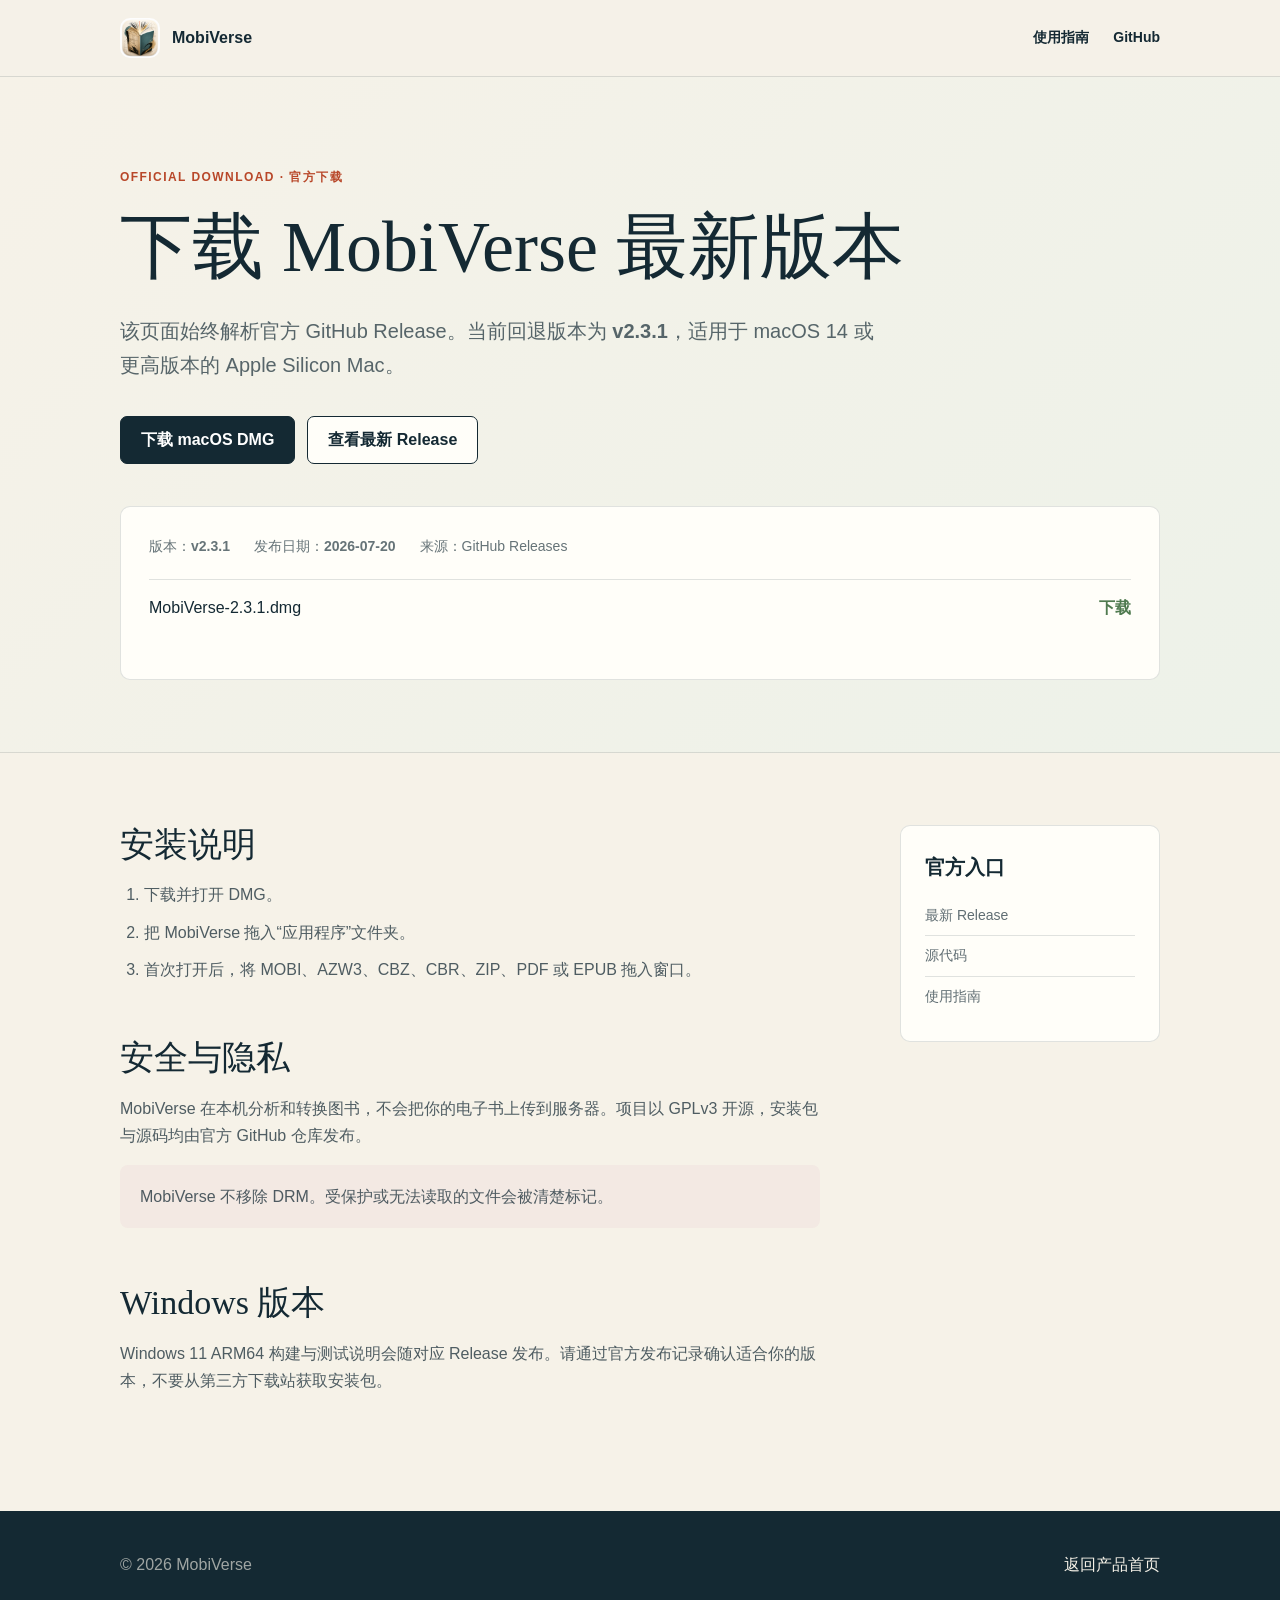
==== Website/download/index.html @ f9a527d5 "Add MobiVerse GEO website" ====
<!doctype html>
<html lang="zh-CN">
<head>
  <meta charset="utf-8">
  <meta name="viewport" content="width=device-width, initial-scale=1">
  <meta name="description" content="下载 MobiVerse 最新官方版本。稳定下载页会从 GitHub Releases 解析当前 macOS 安装包与发布信息。">
  <meta name="robots" content="index, follow">
  <link rel="canonical" href="https://mobiverse-coral.vercel.app/download/">
  <meta property="og:title" content="下载 MobiVerse 最新版本">
  <meta property="og:description" content="从官方 GitHub Release 下载 MobiVerse。">
  <meta property="og:url" content="https://mobiverse-coral.vercel.app/download/">
  <title>下载 MobiVerse 最新版本</title>
  <link rel="icon" href="../assets/mobiverse-icon.png">
  <link rel="stylesheet" href="../content.css">
  <script type="application/ld+json">
  {
    "@context": "https://schema.org",
    "@type": "DownloadAction",
    "target": "https://mobiverse-coral.vercel.app/download/",
    "object": {
      "@type": "SoftwareApplication",
      "name": "MobiVerse",
      "softwareVersion": "2.3.1",
      "operatingSystem": "macOS 14 or later",
      "applicationCategory": "UtilitiesApplication",
      "downloadUrl": "https://github.com/DemonDevil-Git/MobiVerse/releases/download/v2.3.1/MobiVerse-2.3.1.dmg",
      "offers": {"@type": "Offer", "price": "0", "priceCurrency": "USD"}
    }
  }
  </script>
</head>
<body>
  <header class="content-header">
    <div class="shell header-inner">
      <a class="brand" href="/"><img src="../assets/mobiverse-icon.png" alt="">MobiVerse</a>
      <nav class="content-nav" aria-label="页面导航"><a href="/guides/">使用指南</a><a href="https://github.com/DemonDevil-Git/MobiVerse">GitHub</a></nav>
    </div>
  </header>
  <main class="content-main">
    <section class="content-hero">
      <div class="shell">
        <p class="eyebrow">Official download · 官方下载</p>
        <h1>下载 MobiVerse 最新版本</h1>
        <p class="lead">该页面始终解析官方 GitHub Release。当前回退版本为 <strong data-release-version>v2.3.1</strong>，适用于 macOS 14 或更高版本的 Apple Silicon Mac。</p>
        <div class="actions">
          <a class="button primary" data-macos-download href="https://github.com/DemonDevil-Git/MobiVerse/releases/download/v2.3.1/MobiVerse-2.3.1.dmg">下载 macOS DMG</a>
          <a class="button secondary" data-release-page href="https://github.com/DemonDevil-Git/MobiVerse/releases/latest">查看最新 Release</a>
        </div>
        <div class="release-panel" aria-live="polite">
          <div class="release-meta"><span>版本：<b data-release-version>v2.3.1</b></span><span>发布日期：<b data-release-date>2026-07-20</b></span><span>来源：GitHub Releases</span></div>
          <ul class="asset-list" data-release-assets>
            <li><span>MobiVerse-2.3.1.dmg</span><a href="https://github.com/DemonDevil-Git/MobiVerse/releases/download/v2.3.1/MobiVerse-2.3.1.dmg">下载</a></li>
          </ul>
        </div>
      </div>
    </section>
    <div class="shell content-body">
      <article class="article">
        <h2>安装说明</h2>
        <ol>
          <li>下载并打开 DMG。</li>
          <li>把 MobiVerse 拖入“应用程序”文件夹。</li>
          <li>首次打开后，将 MOBI、AZW3、CBZ、CBR、ZIP、PDF 或 EPUB 拖入窗口。</li>
        </ol>
        <h2>安全与隐私</h2>
        <p>MobiVerse 在本机分析和转换图书，不会把你的电子书上传到服务器。项目以 GPLv3 开源，安装包与源码均由官方 GitHub 仓库发布。</p>
        <p class="note">MobiVerse 不移除 DRM。受保护或无法读取的文件会被清楚标记。</p>
        <h2>Windows 版本</h2>
        <p>Windows 11 ARM64 构建与测试说明会随对应 Release 发布。请通过官方发布记录确认适合你的版本，不要从第三方下载站获取安装包。</p>
      </article>
      <aside class="sidebar"><strong>官方入口</strong><a href="https://github.com/DemonDevil-Git/MobiVerse/releases/latest">最新 Release</a><a href="https://github.com/DemonDevil-Git/MobiVerse">源代码</a><a href="/guides/">使用指南</a></aside>
    </div>
  </main>
  <footer class="content-footer"><div class="shell footer-inner"><span>© 2026 MobiVerse</span><a href="/">返回产品首页</a></div></footer>
  <script src="../release.js"></script>
</body>
</html>
---- Website/content.css ----
:root {
  --ink: #142933;
  --paper: #f6f2e8;
  --surface: #fffef9;
  --sidebar: #ebe6da;
  --sage: #4f7a4f;
  --terra: #b84729;
  --line: rgba(20, 41, 51, .13);
  --serif: Georgia, "Times New Roman", serif;
  --sans: Inter, -apple-system, BlinkMacSystemFont, "Segoe UI", sans-serif;
  --shell: min(100% - 48px, 1040px);
}
* { box-sizing: border-box; }
html { color: var(--ink); background: var(--paper); scroll-behavior: smooth; }
body { margin: 0; font-family: var(--sans); line-height: 1.7; }
a { color: inherit; text-decoration: none; }
img { max-width: 100%; }
.shell { width: var(--shell); margin-inline: auto; }
.content-header { border-bottom: 1px solid var(--line); background: rgba(246,242,232,.94); }
.header-inner { min-height: 76px; display: flex; align-items: center; justify-content: space-between; gap: 24px; }
.brand { display: inline-flex; align-items: center; gap: 12px; font-weight: 800; }
.brand img { width: 40px; height: 40px; border-radius: 10px; }
.content-nav { display: flex; align-items: center; gap: 24px; font-size: 14px; font-weight: 700; }
.content-nav a:hover { color: var(--sage); }
.download-link { padding: 10px 16px; color: white; background: var(--ink); border-radius: 7px; }
.content-main { min-height: 70vh; }
.content-hero { padding: 90px 0 72px; border-bottom: 1px solid var(--line); background: linear-gradient(135deg, var(--paper), #edf2e9); }
.eyebrow { margin: 0 0 22px; color: var(--terra); font-size: 12px; font-weight: 850; letter-spacing: .12em; text-transform: uppercase; }
.content-hero h1 { max-width: 850px; margin: 0; font-family: var(--serif); font-size: clamp(42px, 6vw, 72px); font-weight: 500; line-height: 1.06; }
.content-hero .lead { max-width: 760px; margin: 28px 0 0; color: rgba(20,41,51,.7); font-size: 20px; }
.actions { display: flex; flex-wrap: wrap; gap: 12px; margin-top: 34px; }
.button { display: inline-flex; align-items: center; justify-content: center; min-height: 48px; padding: 0 20px; border: 1px solid var(--ink); border-radius: 7px; font-weight: 800; }
.button.primary { color: white; background: var(--ink); }
.button.secondary { background: var(--surface); }
.content-body { display: grid; grid-template-columns: minmax(0, 1fr) 260px; gap: 80px; padding: 72px 0 100px; }
.article h2 { margin: 55px 0 16px; font-family: var(--serif); font-size: 34px; font-weight: 500; line-height: 1.2; }
.article h2:first-child { margin-top: 0; }
.article h3 { margin: 34px 0 10px; font-family: var(--serif); font-size: 24px; font-weight: 500; }
.article p, .article li { color: rgba(20,41,51,.74); }
.article ol, .article ul { padding-left: 24px; }
.article li + li { margin-top: 10px; }
.answer { padding: 24px 26px; background: var(--surface); border: 1px solid var(--line); border-left: 4px solid var(--sage); border-radius: 8px; }
.answer strong { display: block; margin-bottom: 8px; color: var(--sage); }
.note { padding: 18px 20px; background: #f3e9e3; border-radius: 8px; color: #6c321f; }
.comparison-image { margin: 30px 0; border: 1px solid var(--line); border-radius: 12px; background: white; }
.sidebar { align-self: start; position: sticky; top: 28px; padding: 24px; background: var(--surface); border: 1px solid var(--line); border-radius: 10px; }
.sidebar strong { display: block; margin-bottom: 12px; font-family: var(--serif); font-size: 20px; }
.sidebar a { display: block; padding: 8px 0; color: rgba(20,41,51,.68); border-bottom: 1px solid var(--line); font-size: 14px; }
.sidebar a:last-child { border-bottom: 0; }
.guide-grid { display: grid; grid-template-columns: repeat(2, 1fr); gap: 16px; padding: 70px 0 100px; }
.guide-card { min-height: 240px; padding: 30px; background: var(--surface); border: 1px solid var(--line); border-radius: 10px; }
.guide-card span { color: var(--terra); font-size: 11px; font-weight: 850; letter-spacing: .12em; }
.guide-card h2 { margin: 30px 0 10px; font-family: var(--serif); font-size: 28px; font-weight: 500; line-height: 1.2; }
.guide-card p { color: rgba(20,41,51,.65); }
.release-panel { margin-top: 42px; padding: 28px; background: var(--surface); border: 1px solid var(--line); border-radius: 10px; }
.release-meta { display: flex; flex-wrap: wrap; gap: 10px 24px; color: rgba(20,41,51,.65); font-size: 14px; }
.asset-list { margin-top: 20px; padding: 0; list-style: none; }
.asset-list li { display: flex; justify-content: space-between; gap: 16px; padding: 14px 0; border-top: 1px solid var(--line); }
.asset-list a { color: var(--sage); font-weight: 800; }
.content-footer { padding: 40px 0; color: rgba(246,242,232,.62); background: var(--ink); }
.footer-inner { display: flex; justify-content: space-between; gap: 24px; }
.footer-inner a { color: var(--paper); }
@media (max-width: 760px) {
  :root { --shell: calc(100% - 28px); }
  .content-nav a:not(.download-link) { display: none; }
  .content-hero { padding: 64px 0 52px; }
  .content-hero h1 { font-size: clamp(40px, 12vw, 56px); }
  .content-hero .lead { font-size: 17px; }
  .content-body { grid-template-columns: 1fr; gap: 40px; padding-top: 52px; }
  .sidebar { position: static; }
  .guide-grid { grid-template-columns: 1fr; }
  .footer-inner { display: grid; }
}
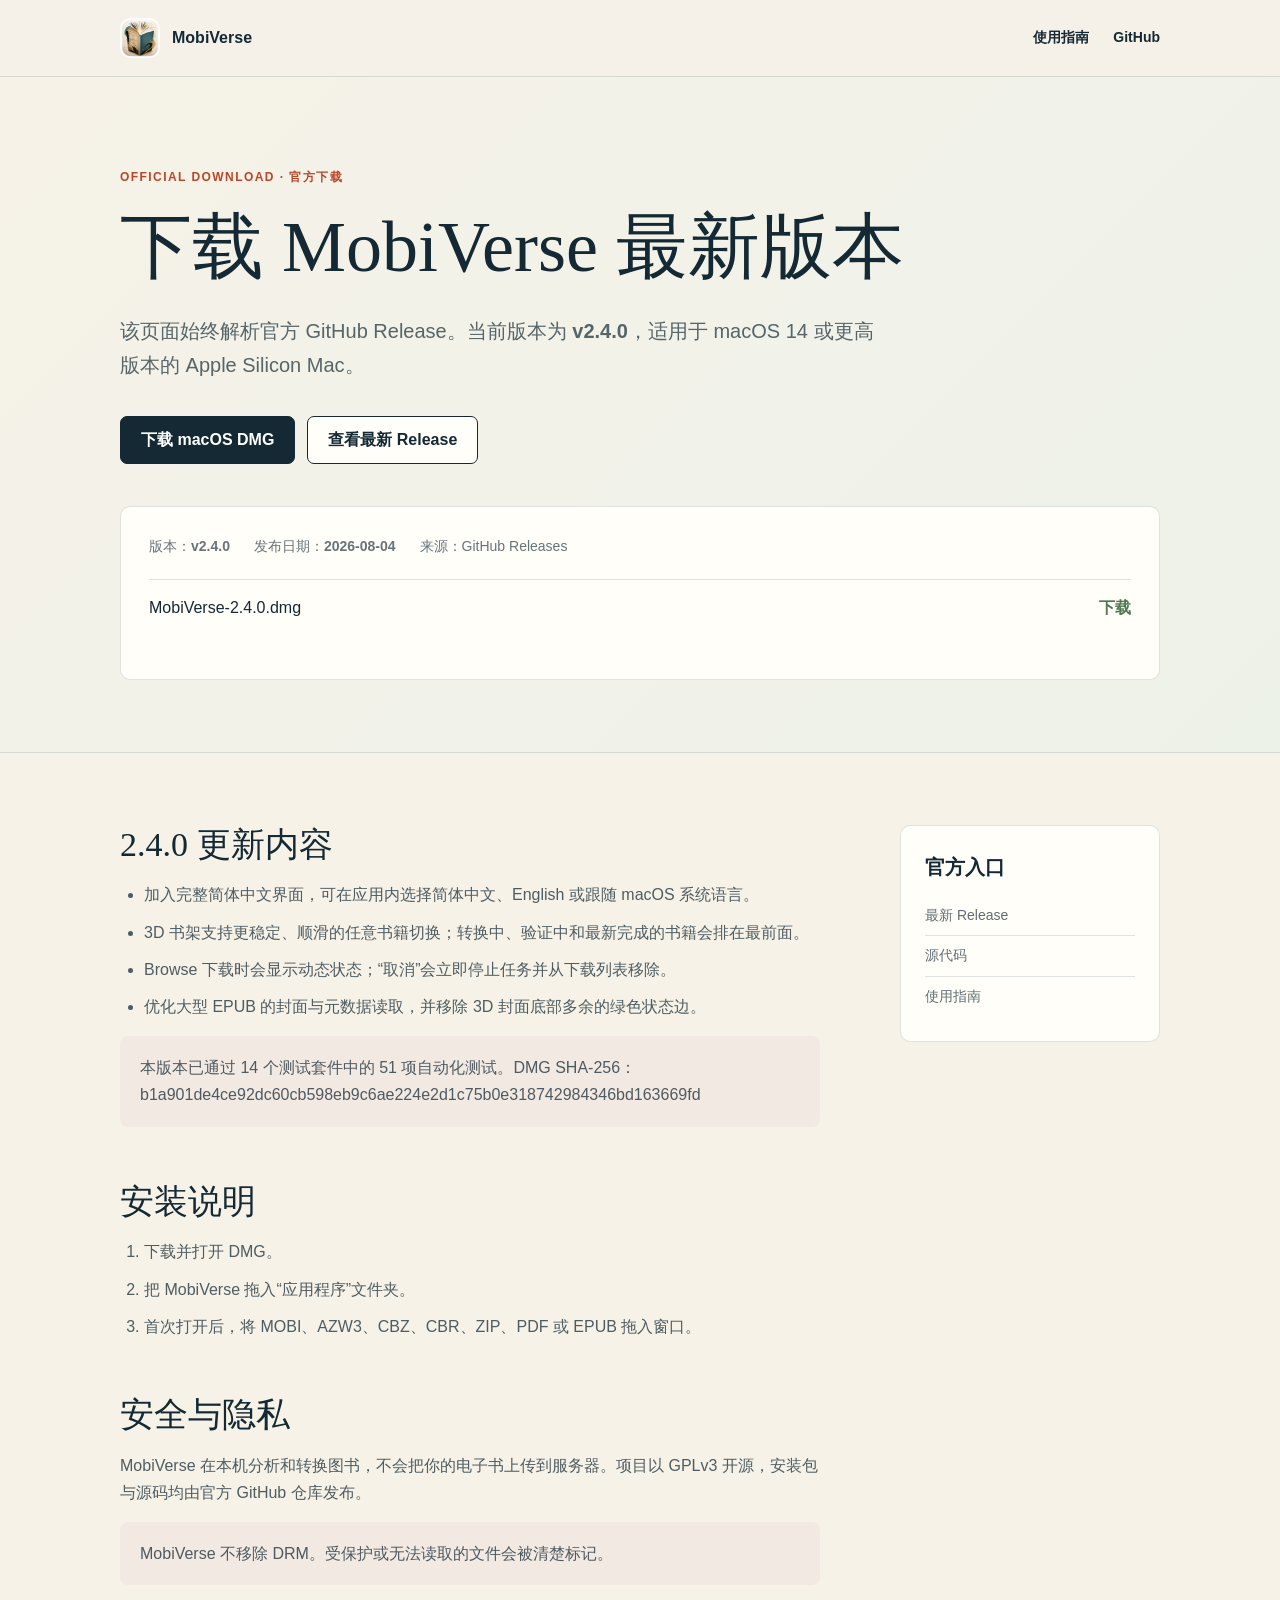
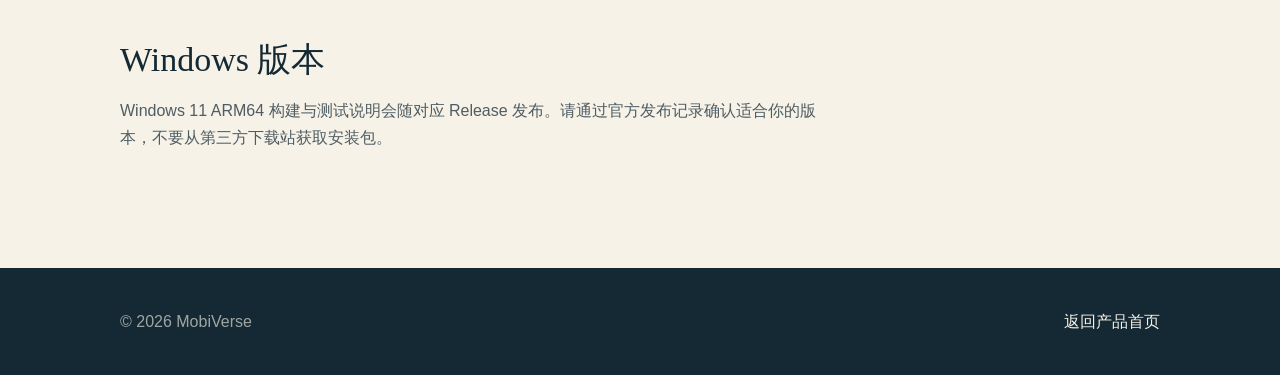
==== commit e18623b8: "Update website for MobiVerse 2.4.0" ====
--- a/Website/download/index.html
+++ b/Website/download/index.html
@@ -20,10 +20,10 @@
     "object": {
       "@type": "SoftwareApplication",
       "name": "MobiVerse",
-      "softwareVersion": "2.3.1",
+      "softwareVersion": "2.4.0",
       "operatingSystem": "macOS 14 or later",
       "applicationCategory": "UtilitiesApplication",
-      "downloadUrl": "https://github.com/DemonDevil-Git/MobiVerse/releases/download/v2.3.1/MobiVerse-2.3.1.dmg",
+      "downloadUrl": "https://github.com/DemonDevil-Git/MobiVerse/releases/download/v2.4.0/MobiVerse-2.4.0.dmg",
       "offers": {"@type": "Offer", "price": "0", "priceCurrency": "USD"}
     }
   }
@@ -41,21 +41,29 @@
       <div class="shell">
         <p class="eyebrow">Official download · 官方下载</p>
         <h1>下载 MobiVerse 最新版本</h1>
-        <p class="lead">该页面始终解析官方 GitHub Release。当前回退版本为 <strong data-release-version>v2.3.1</strong>，适用于 macOS 14 或更高版本的 Apple Silicon Mac。</p>
+        <p class="lead">该页面始终解析官方 GitHub Release。当前版本为 <strong data-release-version>v2.4.0</strong>，适用于 macOS 14 或更高版本的 Apple Silicon Mac。</p>
         <div class="actions">
-          <a class="button primary" data-macos-download href="https://github.com/DemonDevil-Git/MobiVerse/releases/download/v2.3.1/MobiVerse-2.3.1.dmg">下载 macOS DMG</a>
-          <a class="button secondary" data-release-page href="https://github.com/DemonDevil-Git/MobiVerse/releases/latest">查看最新 Release</a>
+          <a class="button primary" data-macos-download href="https://github.com/DemonDevil-Git/MobiVerse/releases/download/v2.4.0/MobiVerse-2.4.0.dmg">下载 macOS DMG</a>
+          <a class="button secondary" data-release-page href="https://github.com/DemonDevil-Git/MobiVerse/releases/tag/v2.4.0">查看最新 Release</a>
         </div>
         <div class="release-panel" aria-live="polite">
-          <div class="release-meta"><span>版本：<b data-release-version>v2.3.1</b></span><span>发布日期：<b data-release-date>2026-07-20</b></span><span>来源：GitHub Releases</span></div>
+          <div class="release-meta"><span>版本：<b data-release-version>v2.4.0</b></span><span>发布日期：<b data-release-date>2026-08-04</b></span><span>来源：GitHub Releases</span></div>
           <ul class="asset-list" data-release-assets>
-            <li><span>MobiVerse-2.3.1.dmg</span><a href="https://github.com/DemonDevil-Git/MobiVerse/releases/download/v2.3.1/MobiVerse-2.3.1.dmg">下载</a></li>
+            <li><span>MobiVerse-2.4.0.dmg</span><a href="https://github.com/DemonDevil-Git/MobiVerse/releases/download/v2.4.0/MobiVerse-2.4.0.dmg">下载</a></li>
           </ul>
         </div>
       </div>
     </section>
     <div class="shell content-body">
       <article class="article">
+        <h2>2.4.0 更新内容</h2>
+        <ul>
+          <li>加入完整简体中文界面，可在应用内选择简体中文、English 或跟随 macOS 系统语言。</li>
+          <li>3D 书架支持更稳定、顺滑的任意书籍切换；转换中、验证中和最新完成的书籍会排在最前面。</li>
+          <li>Browse 下载时会显示动态状态；“取消”会立即停止任务并从下载列表移除。</li>
+          <li>优化大型 EPUB 的封面与元数据读取，并移除 3D 封面底部多余的绿色状态边。</li>
+        </ul>
+        <p class="note">本版本已通过 14 个测试套件中的 51 项自动化测试。DMG SHA-256：b1a901de4ce92dc60cb598eb9c6ae224e2d1c75b0e318742984346bd163669fd</p>
         <h2>安装说明</h2>
         <ol>
           <li>下载并打开 DMG。</li>
@@ -73,5 +81,9 @@
   </main>
   <footer class="content-footer"><div class="shell footer-inner"><span>© 2026 MobiVerse</span><a href="/">返回产品首页</a></div></footer>
   <script src="../release.js"></script>
+  <script>
+    window.va = window.va || function () { (window.vaq = window.vaq || []).push(arguments); };
+  </script>
+  <script defer src="/_vercel/insights/script.js"></script>
 </body>
 </html>
--- a/Website/content.css
+++ b/Website/content.css
@@ -41,7 +41,7 @@
 .article li + li { margin-top: 10px; }
 .answer { padding: 24px 26px; background: var(--surface); border: 1px solid var(--line); border-left: 4px solid var(--sage); border-radius: 8px; }
 .answer strong { display: block; margin-bottom: 8px; color: var(--sage); }
-.note { padding: 18px 20px; background: #f3e9e3; border-radius: 8px; color: #6c321f; }
+.note { padding: 18px 20px; overflow-wrap: anywhere; background: #f3e9e3; border-radius: 8px; color: #6c321f; }
 .comparison-image { margin: 30px 0; border: 1px solid var(--line); border-radius: 12px; background: white; }
 .sidebar { align-self: start; position: sticky; top: 28px; padding: 24px; background: var(--surface); border: 1px solid var(--line); border-radius: 10px; }
 .sidebar strong { display: block; margin-bottom: 12px; font-family: var(--serif); font-size: 20px; }
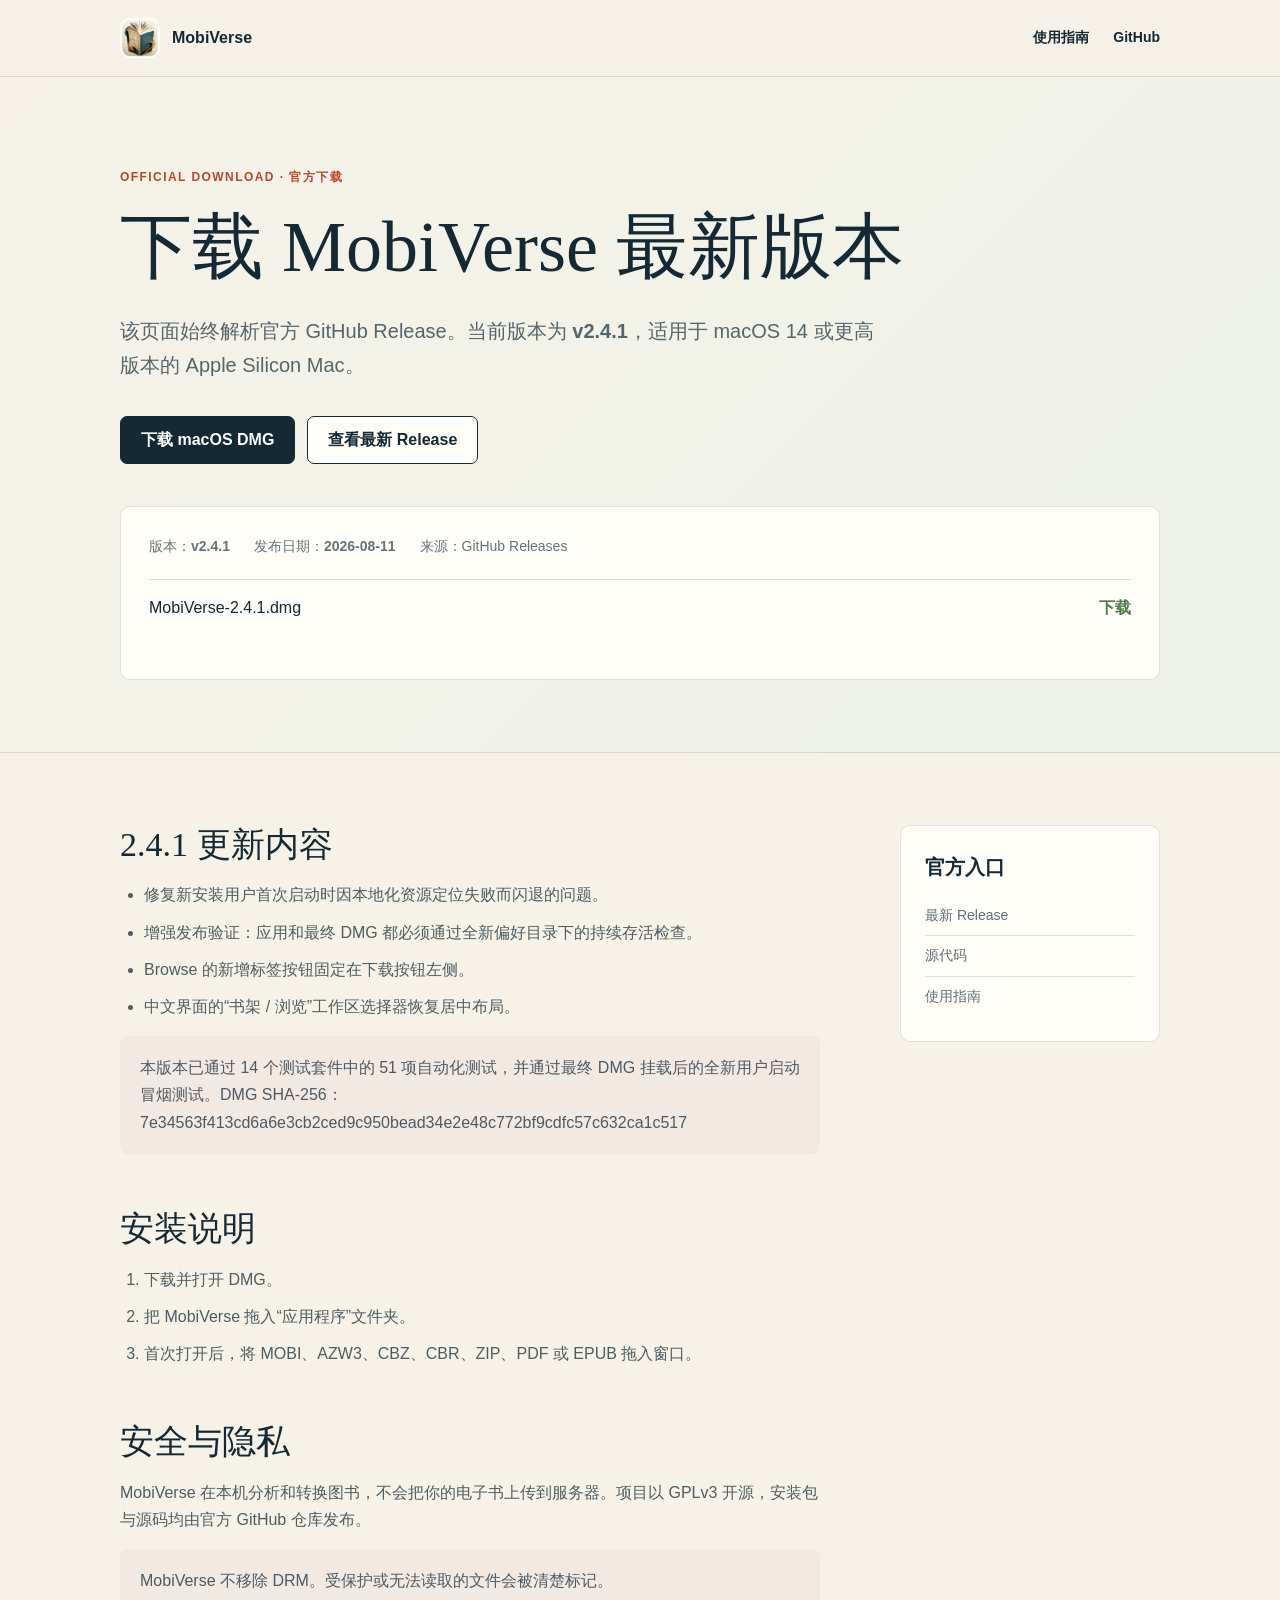
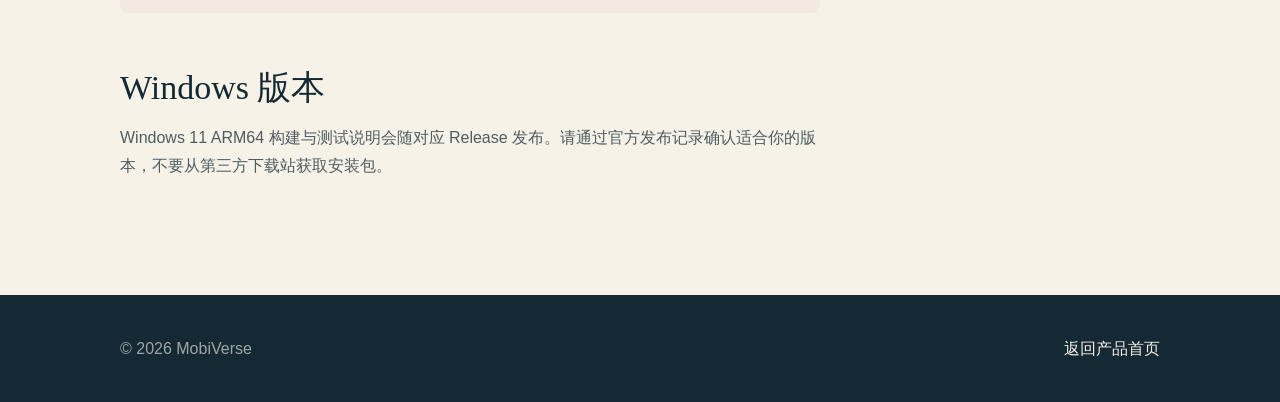
==== commit cdf1158b: "Release MobiVerse 2.4.1" ====
--- a/Website/download/index.html
+++ b/Website/download/index.html
@@ -20,10 +20,10 @@
     "object": {
       "@type": "SoftwareApplication",
       "name": "MobiVerse",
-      "softwareVersion": "2.4.0",
+      "softwareVersion": "2.4.1",
       "operatingSystem": "macOS 14 or later",
       "applicationCategory": "UtilitiesApplication",
-      "downloadUrl": "https://github.com/DemonDevil-Git/MobiVerse/releases/download/v2.4.0/MobiVerse-2.4.0.dmg",
+      "downloadUrl": "https://github.com/DemonDevil-Git/MobiVerse/releases/download/v2.4.1/MobiVerse-2.4.1.dmg",
       "offers": {"@type": "Offer", "price": "0", "priceCurrency": "USD"}
     }
   }
@@ -41,29 +41,29 @@
       <div class="shell">
         <p class="eyebrow">Official download · 官方下载</p>
         <h1>下载 MobiVerse 最新版本</h1>
-        <p class="lead">该页面始终解析官方 GitHub Release。当前版本为 <strong data-release-version>v2.4.0</strong>，适用于 macOS 14 或更高版本的 Apple Silicon Mac。</p>
+        <p class="lead">该页面始终解析官方 GitHub Release。当前版本为 <strong data-release-version>v2.4.1</strong>，适用于 macOS 14 或更高版本的 Apple Silicon Mac。</p>
         <div class="actions">
-          <a class="button primary" data-macos-download href="https://github.com/DemonDevil-Git/MobiVerse/releases/download/v2.4.0/MobiVerse-2.4.0.dmg">下载 macOS DMG</a>
-          <a class="button secondary" data-release-page href="https://github.com/DemonDevil-Git/MobiVerse/releases/tag/v2.4.0">查看最新 Release</a>
+          <a class="button primary" data-macos-download href="https://github.com/DemonDevil-Git/MobiVerse/releases/download/v2.4.1/MobiVerse-2.4.1.dmg">下载 macOS DMG</a>
+          <a class="button secondary" data-release-page href="https://github.com/DemonDevil-Git/MobiVerse/releases/tag/v2.4.1">查看最新 Release</a>
         </div>
         <div class="release-panel" aria-live="polite">
-          <div class="release-meta"><span>版本：<b data-release-version>v2.4.0</b></span><span>发布日期：<b data-release-date>2026-08-04</b></span><span>来源：GitHub Releases</span></div>
+          <div class="release-meta"><span>版本：<b data-release-version>v2.4.1</b></span><span>发布日期：<b data-release-date>2026-08-11</b></span><span>来源：GitHub Releases</span></div>
           <ul class="asset-list" data-release-assets>
-            <li><span>MobiVerse-2.4.0.dmg</span><a href="https://github.com/DemonDevil-Git/MobiVerse/releases/download/v2.4.0/MobiVerse-2.4.0.dmg">下载</a></li>
+            <li><span>MobiVerse-2.4.1.dmg</span><a href="https://github.com/DemonDevil-Git/MobiVerse/releases/download/v2.4.1/MobiVerse-2.4.1.dmg">下载</a></li>
           </ul>
         </div>
       </div>
     </section>
     <div class="shell content-body">
       <article class="article">
-        <h2>2.4.0 更新内容</h2>
+        <h2>2.4.1 更新内容</h2>
         <ul>
-          <li>加入完整简体中文界面，可在应用内选择简体中文、English 或跟随 macOS 系统语言。</li>
-          <li>3D 书架支持更稳定、顺滑的任意书籍切换；转换中、验证中和最新完成的书籍会排在最前面。</li>
-          <li>Browse 下载时会显示动态状态；“取消”会立即停止任务并从下载列表移除。</li>
-          <li>优化大型 EPUB 的封面与元数据读取，并移除 3D 封面底部多余的绿色状态边。</li>
+          <li>修复新安装用户首次启动时因本地化资源定位失败而闪退的问题。</li>
+          <li>增强发布验证：应用和最终 DMG 都必须通过全新偏好目录下的持续存活检查。</li>
+          <li>Browse 的新增标签按钮固定在下载按钮左侧。</li>
+          <li>中文界面的“书架 / 浏览”工作区选择器恢复居中布局。</li>
         </ul>
-        <p class="note">本版本已通过 14 个测试套件中的 51 项自动化测试。DMG SHA-256：b1a901de4ce92dc60cb598eb9c6ae224e2d1c75b0e318742984346bd163669fd</p>
+        <p class="note">本版本已通过 14 个测试套件中的 51 项自动化测试，并通过最终 DMG 挂载后的全新用户启动冒烟测试。DMG SHA-256：7e34563f413cd6a6e3cb2ced9c950bead34e2e48c772bf9cdfc57c632ca1c517</p>
         <h2>安装说明</h2>
         <ol>
           <li>下载并打开 DMG。</li>
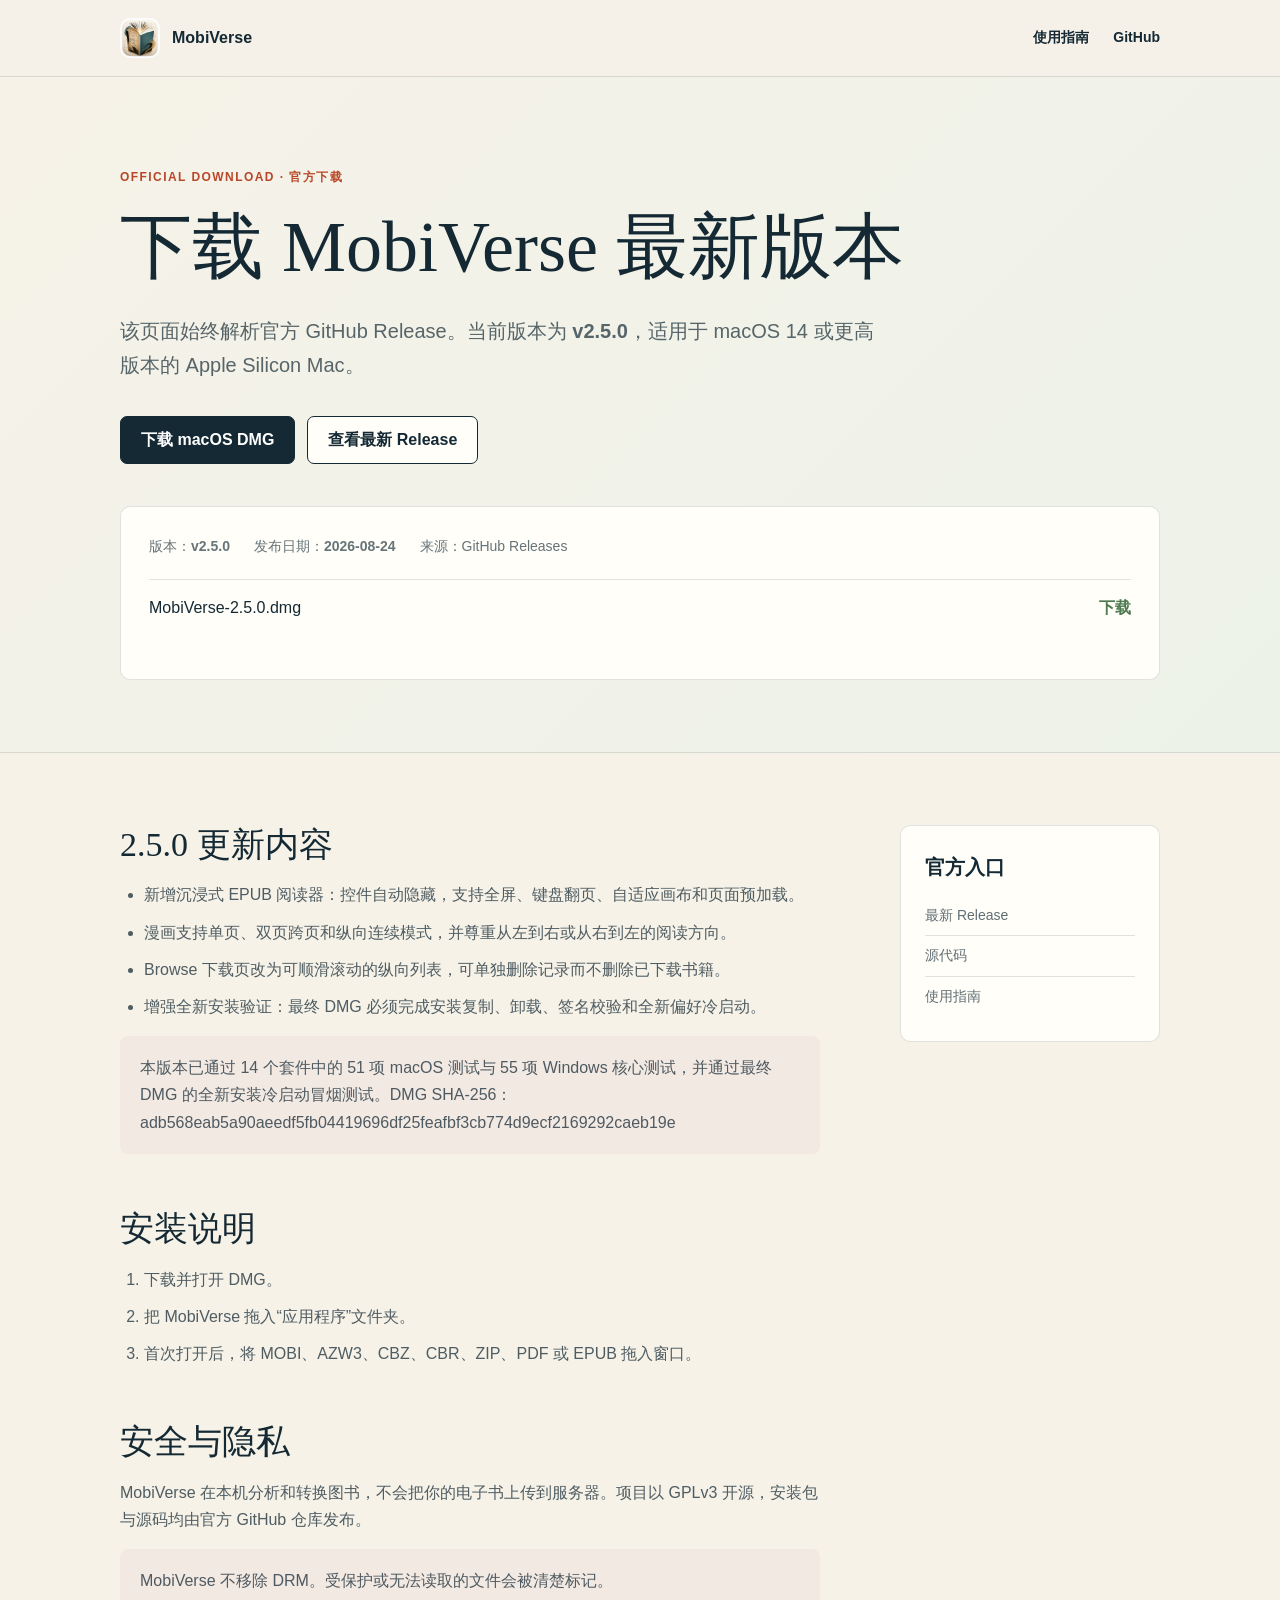
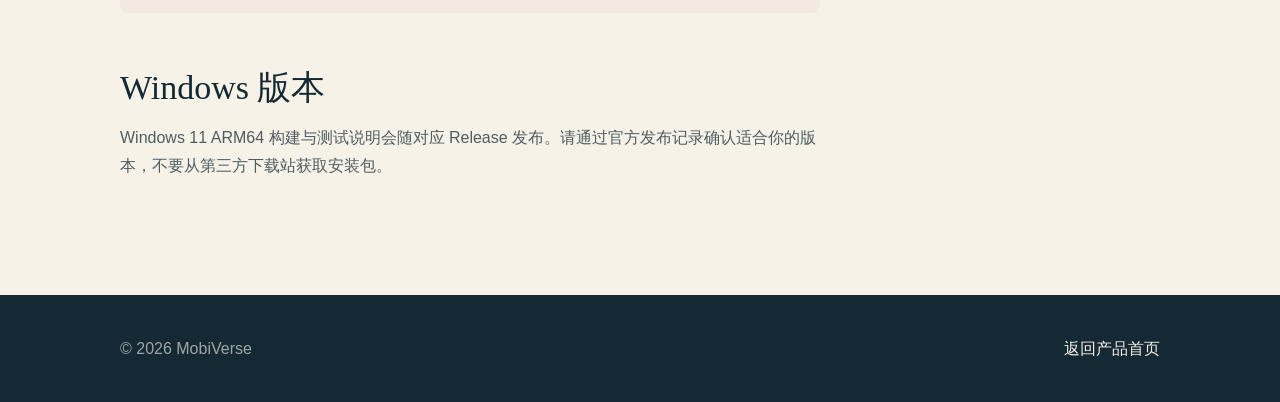
==== commit 36d2099c: "Release MobiVerse 2.5.0" ====
--- a/Website/download/index.html
+++ b/Website/download/index.html
@@ -20,10 +20,10 @@
     "object": {
       "@type": "SoftwareApplication",
       "name": "MobiVerse",
-      "softwareVersion": "2.4.1",
+      "softwareVersion": "2.5.0",
       "operatingSystem": "macOS 14 or later",
       "applicationCategory": "UtilitiesApplication",
-      "downloadUrl": "https://github.com/DemonDevil-Git/MobiVerse/releases/download/v2.4.1/MobiVerse-2.4.1.dmg",
+      "downloadUrl": "https://github.com/DemonDevil-Git/MobiVerse/releases/download/v2.5.0/MobiVerse-2.5.0.dmg",
       "offers": {"@type": "Offer", "price": "0", "priceCurrency": "USD"}
     }
   }
@@ -41,29 +41,29 @@
       <div class="shell">
         <p class="eyebrow">Official download · 官方下载</p>
         <h1>下载 MobiVerse 最新版本</h1>
-        <p class="lead">该页面始终解析官方 GitHub Release。当前版本为 <strong data-release-version>v2.4.1</strong>，适用于 macOS 14 或更高版本的 Apple Silicon Mac。</p>
+        <p class="lead">该页面始终解析官方 GitHub Release。当前版本为 <strong data-release-version>v2.5.0</strong>，适用于 macOS 14 或更高版本的 Apple Silicon Mac。</p>
         <div class="actions">
-          <a class="button primary" data-macos-download href="https://github.com/DemonDevil-Git/MobiVerse/releases/download/v2.4.1/MobiVerse-2.4.1.dmg">下载 macOS DMG</a>
-          <a class="button secondary" data-release-page href="https://github.com/DemonDevil-Git/MobiVerse/releases/tag/v2.4.1">查看最新 Release</a>
+          <a class="button primary" data-macos-download href="https://github.com/DemonDevil-Git/MobiVerse/releases/download/v2.5.0/MobiVerse-2.5.0.dmg">下载 macOS DMG</a>
+          <a class="button secondary" data-release-page href="https://github.com/DemonDevil-Git/MobiVerse/releases/tag/v2.5.0">查看最新 Release</a>
         </div>
         <div class="release-panel" aria-live="polite">
-          <div class="release-meta"><span>版本：<b data-release-version>v2.4.1</b></span><span>发布日期：<b data-release-date>2026-08-11</b></span><span>来源：GitHub Releases</span></div>
+          <div class="release-meta"><span>版本：<b data-release-version>v2.5.0</b></span><span>发布日期：<b data-release-date>2026-08-24</b></span><span>来源：GitHub Releases</span></div>
           <ul class="asset-list" data-release-assets>
-            <li><span>MobiVerse-2.4.1.dmg</span><a href="https://github.com/DemonDevil-Git/MobiVerse/releases/download/v2.4.1/MobiVerse-2.4.1.dmg">下载</a></li>
+            <li><span>MobiVerse-2.5.0.dmg</span><a href="https://github.com/DemonDevil-Git/MobiVerse/releases/download/v2.5.0/MobiVerse-2.5.0.dmg">下载</a></li>
           </ul>
         </div>
       </div>
     </section>
     <div class="shell content-body">
       <article class="article">
-        <h2>2.4.1 更新内容</h2>
+        <h2>2.5.0 更新内容</h2>
         <ul>
-          <li>修复新安装用户首次启动时因本地化资源定位失败而闪退的问题。</li>
-          <li>增强发布验证：应用和最终 DMG 都必须通过全新偏好目录下的持续存活检查。</li>
-          <li>Browse 的新增标签按钮固定在下载按钮左侧。</li>
-          <li>中文界面的“书架 / 浏览”工作区选择器恢复居中布局。</li>
+          <li>新增沉浸式 EPUB 阅读器：控件自动隐藏，支持全屏、键盘翻页、自适应画布和页面预加载。</li>
+          <li>漫画支持单页、双页跨页和纵向连续模式，并尊重从左到右或从右到左的阅读方向。</li>
+          <li>Browse 下载页改为可顺滑滚动的纵向列表，可单独删除记录而不删除已下载书籍。</li>
+          <li>增强全新安装验证：最终 DMG 必须完成安装复制、卸载、签名校验和全新偏好冷启动。</li>
         </ul>
-        <p class="note">本版本已通过 14 个测试套件中的 51 项自动化测试，并通过最终 DMG 挂载后的全新用户启动冒烟测试。DMG SHA-256：7e34563f413cd6a6e3cb2ced9c950bead34e2e48c772bf9cdfc57c632ca1c517</p>
+        <p class="note">本版本已通过 14 个套件中的 51 项 macOS 测试与 55 项 Windows 核心测试，并通过最终 DMG 的全新安装冷启动冒烟测试。DMG SHA-256：adb568eab5a90aeedf5fb04419696df25feafbf3cb774d9ecf2169292caeb19e</p>
         <h2>安装说明</h2>
         <ol>
           <li>下载并打开 DMG。</li>
